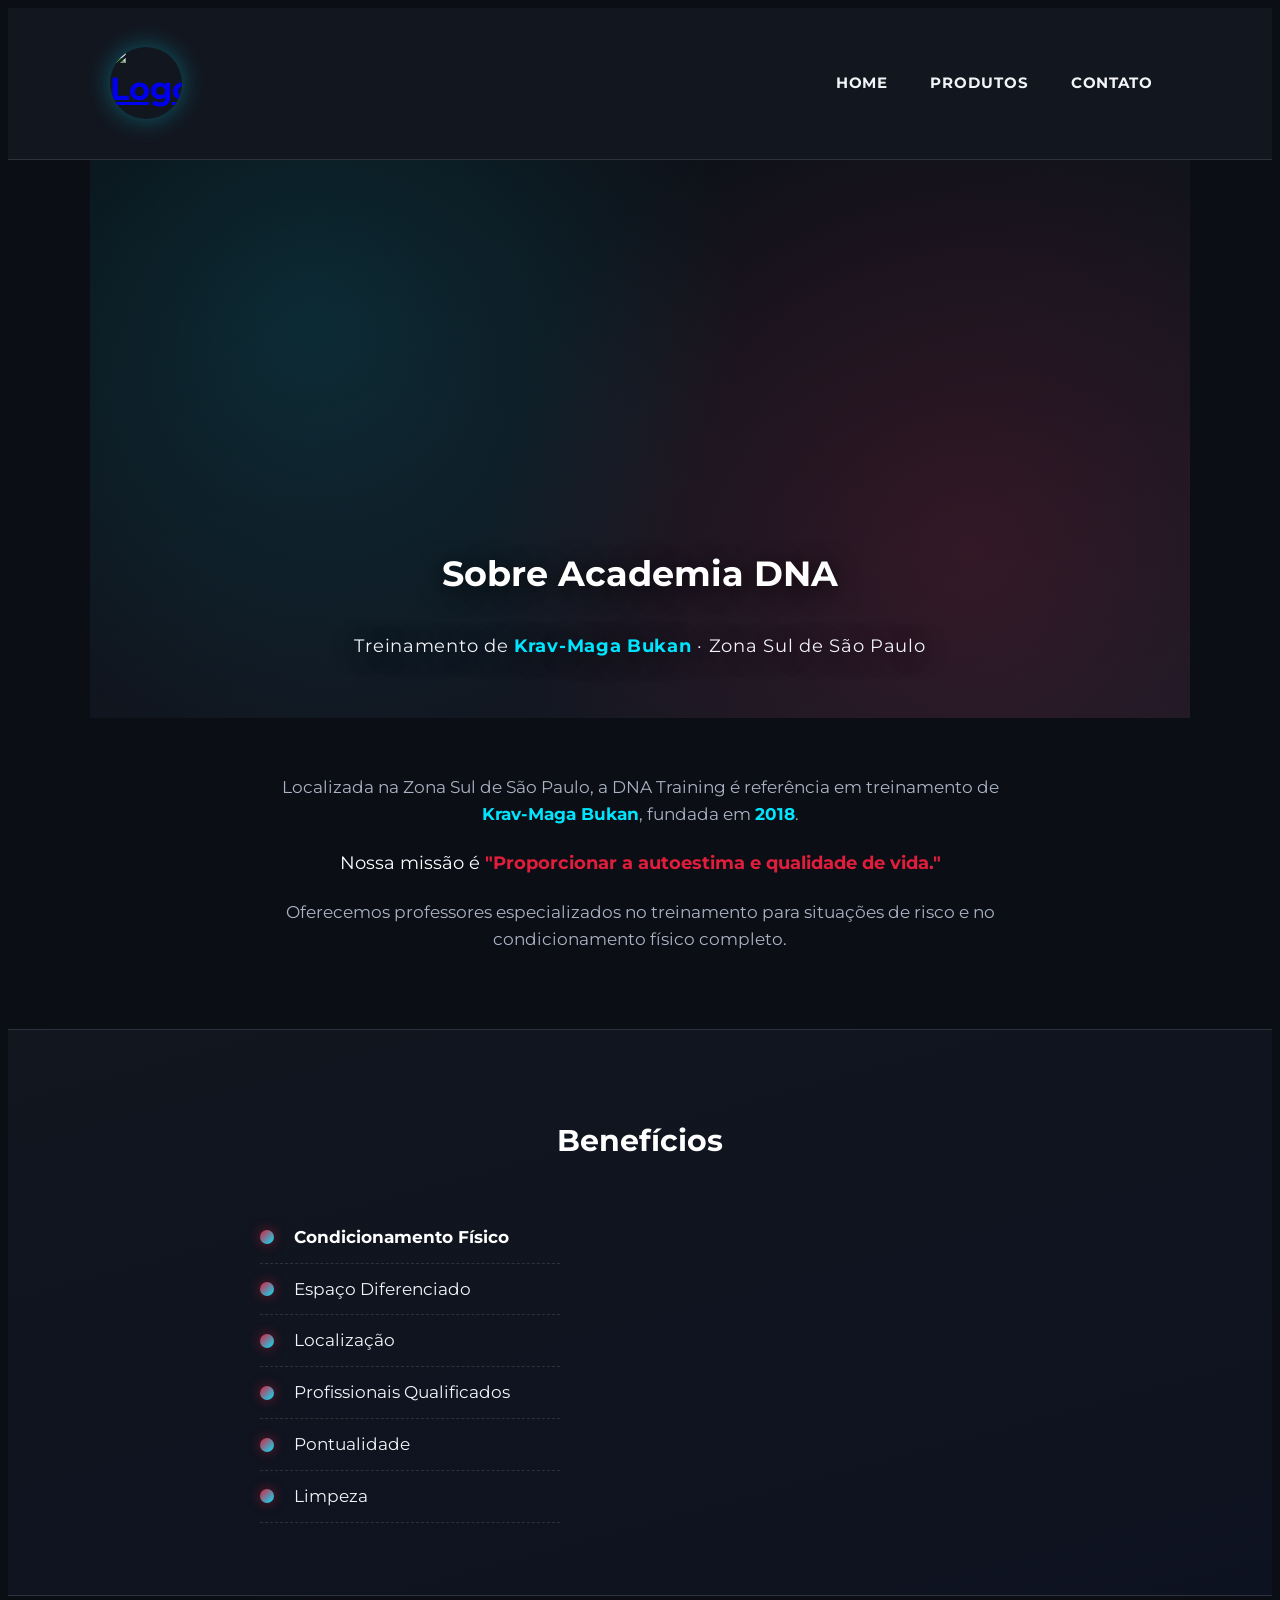
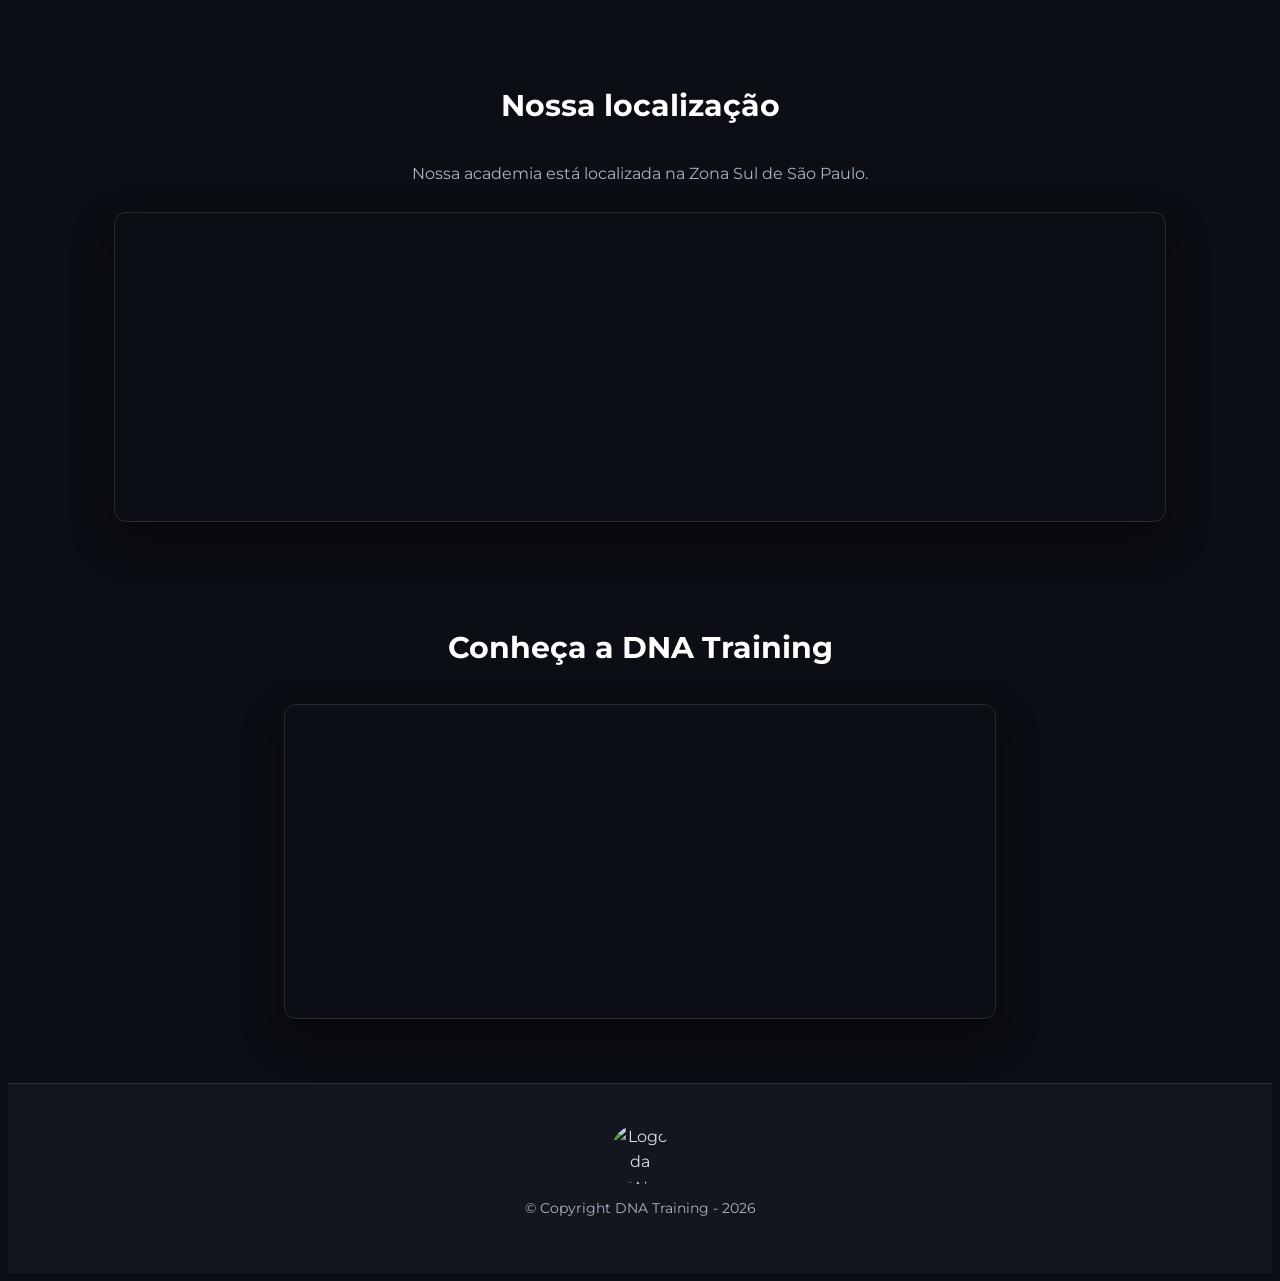
==== index.html @ 04c0178a "Refatora site DNA Training e integra animacoes three.js" ====
<!DOCTYPE html>
<html lang="pt-br">
<head>
    <meta charset="UTF-8">
    <meta name="viewport" content="width=device-width, initial-scale=1.0">
    <title>DNA Training — Krav Maga Zona Sul</title>
    <link rel="icon" href="dnaLogo.png" type="image/png">
    <link rel="stylesheet" href="reset.css">
    <link rel="stylesheet" href="style.css">
    <link href="https://fonts.googleapis.com/css2?family=Montserrat:wght@400;700&display=swap" rel="stylesheet">
</head>

<body>
    <header>
        <div class="caixa">
            <h1><a href="index.html"><img src="dnaLogo.png" alt="Logo da Academia DNA Training"></a></h1>
            <nav>
                <ul>
                    <li><a href="index.html">Home</a></li>
                    <li><a href="produtos.html">Produtos</a></li>
                    <li><a href="contato.html">Contato</a></li>
                </ul>
            </nav>
        </div>
    </header>

    <main>
        <!-- Hero 3D (three.js) -->
        <section class="hero" aria-hidden="false">
            <div id="hero-canvas" class="hero-canvas" title="Estrutura de DNA rotativa com as imagens da academia"></div>
            <div class="hero-overlay">
                <h2 class="tituloPrincipal">Sobre Academia DNA</h2>
                <p class="hero-sub">Treinamento de <strong>Krav-Maga Bukan</strong> · Zona Sul de São Paulo</p>
            </div>
            <noscript>
                <div class="hero-fallback">
                    <img class="banner" src="dna1.jpeg" alt="Banner com a estrutura da academia DNA Training">
                </div>
            </noscript>
        </section>

        <section class="principal">
            <p>Localizada na Zona Sul de São Paulo, a DNA Training é referência em treinamento de <strong>Krav-Maga Bukan</strong>, fundada em <strong>2018</strong>.</p>
            <p id="missao">Nossa missão é <strong>"Proporcionar a autoestima e qualidade de vida."</strong></p>
            <p>Oferecemos professores especializados no treinamento para situações de risco e no condicionamento físico completo.</p>
        </section>

        <section class="beneficios">
            <h3 class="tituloCentralizado">Benefícios</h3>
            <div class="conteudoBeneficios">
                <ul class="listaBeneficios">
                    <li class="itens">Condicionamento Físico</li>
                    <li class="itens">Espaço Diferenciado</li>
                    <li class="itens">Localização</li>
                    <li class="itens">Profissionais Qualificados</li>
                    <li class="itens">Pontualidade</li>
                    <li class="itens">Limpeza</li>
                </ul>
                <div id="carrossel-canvas" class="carrossel-canvas" title="Carrossel 3D de imagens DNA">
                    <noscript>
                        <img src="dna.jpg" class="imagemBeneficios" alt="Equipamentos e estrutura da academia">
                    </noscript>
                </div>
            </div>
        </section>

        <section class="mapa">
            <h3 class="tituloCentralizado">Nossa localização</h3>
            <p>Nossa academia está localizada na Zona Sul de São Paulo.</p>
            <div class="mapaConteudo">
                <iframe src="https://www.google.com/maps/embed?pb=!1m18!1m12!1m3!1d3654.3043517132255!2d-46.756272185381256!3d-23.665071571314723!2m3!1f0!2f0!3f0!3m2!1i1024!2i768!4f13.1!3m3!1m2!1s0x94ce5391ed8bb4a5%3A0x3fa0c0148cb073cb!2sDNA%20Training%20-%20Krav%20Maga%20Zona%20Sul!5e0!3m2!1spt-BR!2sbr!4v1610304522492!5m2!1spt-BR!2sbr" width="100%" height="300" style="border:0;" allowfullscreen="" loading="lazy" referrerpolicy="no-referrer-when-downgrade" title="Mapa da DNA Training na Zona Sul"></iframe>
            </div>
        </section>

        <section class="video">
            <h3 class="tituloCentralizado">Conheça a DNA Training</h3>
            <iframe width="100%" height="315" src="https://www.youtube.com/embed/9gp3FMUvTzw" frameborder="0" allow="accelerometer; autoplay; clipboard-write; encrypted-media; gyroscope; picture-in-picture" allowfullscreen title="Vídeo de divulgação da Academy DNA"></iframe>
        </section>
    </main>

    <footer>
        <img src="dnaLogo.png" alt="Logo da DNA Training">
        <p class="copyright">&copy; Copyright DNA Training - 2026</p>
    </footer>

    <script type="importmap">
    {
        "imports": {
            "three": "./js/build/three.module.js"
        }
    }
    </script>
    <script type="module" src="js/hero.js"></script>
</body>
</html>
---- style.css ----
:root {
    --bg: #0b0e14;
    --bg-alt: #12161f;
    --panel: #1a2130;
    --panel-hover: #232c3f;
    --red: #e11d3c;
    --red-dark: #a3102a;
    --cyan: #00e5ff;
    --text: #f2f4f8;
    --text-dim: #aab3c5;
    --border: rgba(255, 255, 255, 0.12);
    --radius: 12px;
    --shadow: 0 18px 40px rgba(0, 0, 0, 0.45);
}

* {
    box-sizing: border-box;
}

html {
    scroll-behavior: smooth;
}

body {
    font-family: 'Montserrat', sans-serif;
    background: var(--bg);
    color: var(--text);
    line-height: 1.6;
}

img {
    max-width: 100%;
    display: block;
}

/* ===== Header / Nav ===== */
header {
    background: var(--bg-alt);
    padding: 18px 0;
    border-bottom: 1px solid var(--border);
    position: relative;
    z-index: 10;
}

.caixa {
    max-width: 1100px;
    margin: 0 auto;
    padding: 0 20px;
    display: flex;
    align-items: center;
    justify-content: space-between;
    flex-wrap: wrap;
    gap: 12px;
}

.caixa h1 img {
    width: 72px;
    height: 72px;
    border-radius: 50%;
    box-shadow: 0 0 24px rgba(0, 229, 255, 0.35);
    transition: transform 0.4s ease, box-shadow 0.4s ease;
}

.caixa h1 img:hover {
    transform: rotate(360deg) scale(1.05);
    box-shadow: 0 0 34px rgba(225, 29, 60, 0.6);
}

nav ul {
    display: flex;
    gap: 8px;
    flex-wrap: wrap;
}

nav li {
    list-style: none;
}

nav a {
    display: inline-block;
    padding: 10px 16px;
    text-transform: uppercase;
    color: var(--text);
    font-weight: 700;
    font-size: 0.95rem;
    letter-spacing: 0.06em;
    text-decoration: none;
    border: 1px solid transparent;
    border-radius: 999px;
    transition: color 0.3s ease, background 0.3s ease, border-color 0.3s ease, transform 0.3s ease;
}

nav a:hover {
    color: #fff;
    background: var(--red);
    border-color: var(--red);
    transform: translateY(-2px);
}

nav a.active {
    color: #fff;
    background: var(--red);
    border-color: var(--red);
}

/* ===== Hero 3D (three.js) ===== */
.hero {
    position: relative;
    width: 100%;
    height: 62vh;
    min-height: 420px;
    overflow: hidden;
    background:
        radial-gradient(circle at 20% 30%, rgba(0, 229, 255, 0.12), transparent 45%),
        radial-gradient(circle at 80% 70%, rgba(225, 29, 60, 0.16), transparent 50%),
        linear-gradient(160deg, #0b0e14 0%, #141a26 100%);
}

.hero-canvas {
    position: absolute;
    inset: 0;
    width: 100%;
    height: 100%;
}

.hero-overlay {
    position: absolute;
    inset: 0;
    display: flex;
    flex-direction: column;
    align-items: center;
    justify-content: flex-end;
    padding: 0 20px 40px;
    pointer-events: none;
    text-align: center;
    text-shadow: 0 4px 24px rgba(0, 0, 0, 0.8);
}

.hero-sub {
    font-size: 1.1rem;
    color: var(--text);
    letter-spacing: 0.04em;
}

.hero-sub strong {
    color: var(--cyan);
}

.hero-fallback .banner {
    width: 100%;
    height: 100%;
    object-fit: cover;
}

/* ===== Títulos ===== */
.tituloPrincipal {
    font-size: 2.2rem;
    font-weight: 700;
    margin-bottom: 0.35em;
    color: #fff;
    text-align: center;
}

.tituloCentralizado {
    text-align: center;
    font-size: 1.9rem;
    font-weight: 700;
    margin-bottom: 1em;
    color: #fff;
}

.tituloPagina {
    text-align: center;
    padding: 3.5em 20px 0.5em;
}

.tituloPagina h2 {
    font-size: 2.4rem;
    font-weight: 700;
    color: #fff;
    text-transform: uppercase;
    letter-spacing: 0.05em;
    position: relative;
    display: inline-block;
}

.tituloPagina h2::after {
    content: "";
    display: block;
    width: 70%;
    height: 4px;
    margin: 12px auto 0;
    border-radius: 2px;
    background: linear-gradient(90deg, var(--red), var(--cyan));
}

/* ===== Seções ===== */
section {
    max-width: 1100px;
    margin: 0 auto;
}

.principal {
    padding: 3.5em 24px;
    text-align: center;
}

.principal p {
    max-width: 760px;
    margin: 0 auto 1.2em;
    font-size: 1.05rem;
    color: var(--text-dim);
}

.principal strong {
    color: var(--cyan);
    font-weight: 700;
}

#missao {
    font-size: 1.15rem;
    color: #fff;
}

#missao strong {
    color: var(--red);
}

/* ===== Benefícios + carrossel 3D ===== */
.beneficios {
    background: linear-gradient(165deg, var(--bg-alt) 0%, #0d1220 100%);
    padding: 3.5em 24px;
    max-width: none;
    border-top: 1px solid var(--border);
    border-bottom: 1px solid var(--border);
}

.conteudoBeneficios {
    max-width: 1100px;
    margin: 0 auto;
    display: flex;
    align-items: center;
    gap: 40px;
    flex-wrap: wrap;
    justify-content: center;
}

.listaBeneficios {
    flex: 1 1 280px;
    max-width: 340px;
    list-style: none;
}

.itens {
    position: relative;
    padding: 12px 0 12px 34px;
    font-size: 1.05rem;
    color: var(--text);
    border-bottom: 1px dashed var(--border);
    transition: color 0.3s ease, transform 0.3s ease;
}

.itens:first-child {
    font-weight: 700;
    color: #fff;
}

.itens::before {
    content: "";
    position: absolute;
    left: 0;
    top: 50%;
    width: 14px;
    height: 14px;
    transform: translateY(-50%);
    border-radius: 50%;
    background: linear-gradient(135deg, var(--red), var(--cyan));
    box-shadow: 0 0 12px rgba(225, 29, 60, 0.5);
}

.itens:hover {
    color: var(--cyan);
    transform: translateX(6px);
}

.carrossel-canvas {
    flex: 1 1 320px;
    max-width: 460px;
    height: 340px;
    position: relative;
    border-radius: var(--radius);
    overflow: hidden;
}

.carrossel-canvas canvas {
    display: block;
}

.imagemBeneficios {
    width: 100%;
    height: 100%;
    object-fit: cover;
    border-radius: var(--radius);
}

/* ===== Mapa / Vídeo ===== */
.mapa {
    padding: 3.5em 24px;
}

.mapa p {
    text-align: center;
    color: var(--text-dim);
    margin-bottom: 1.6em;
}

.mapaConteudo {
    border-radius: var(--radius);
    overflow: hidden;
    box-shadow: var(--shadow);
    border: 1px solid var(--border);
}

.video {
    padding: 1em 24px 4em;
    max-width: 760px;
}

.video iframe {
    display: block;
    width: 100%;
    border-radius: var(--radius);
    box-shadow: var(--shadow);
    border: 1px solid var(--border);
}

/* ===== Produtos (galeria 3D) ===== */
.galeria-canvas {
    width: 100%;
    max-width: 1100px;
    height: 460px;
    margin: 10px auto 0;
    position: relative;
    border-radius: var(--radius);
    overflow: hidden;
}

.produtos {
    list-style: none;
    display: flex;
    gap: 28px;
    flex-wrap: wrap;
    justify-content: center;
    padding: 40px 24px;
}

.produtos li {
    flex: 1 1 260px;
    max-width: 320px;
    background: var(--panel);
    border: 1px solid var(--border);
    border-radius: var(--radius);
    padding: 30px 24px;
    text-align: center;
    transition: transform 0.35s ease, border-color 0.35s ease, box-shadow 0.35s ease;
}

.produtos li:hover {
    transform: translateY(-8px) scale(1.02);
    border-color: var(--red);
    box-shadow: var(--shadow);
}

.produtos h2 {
    font-size: 1.5rem;
    font-weight: 700;
    color: #fff;
    margin-bottom: 16px;
    text-transform: uppercase;
    letter-spacing: 0.04em;
}

.produtos li img {
    width: 160px;
    height: 160px;
    object-fit: cover;
    margin: 0 auto 18px;
    border-radius: 50%;
    border: 3px solid var(--cyan);
    box-shadow: 0 0 24px rgba(0, 229, 255, 0.25);
}

.produtoDescricao {
    font-size: 1rem;
    color: var(--text-dim);
}

.produtoPreco {
    font-size: 1.35rem;
    font-weight: 700;
    color: var(--cyan);
    margin-top: 10px;
}

/* ===== Formulário / Tabela (contato) ===== */
main.contato {
    max-width: 1100px;
    margin: 0 auto;
    padding-bottom: 3em;
    position: relative;
}

.particulas-canvas {
    position: fixed;
    inset: 0;
    width: 100%;
    height: 100%;
    z-index: -1;
    pointer-events: none;
    opacity: 0.6;
}

form {
    background: var(--panel);
    border: 1px solid var(--border);
    border-radius: var(--radius);
    padding: 2em 2em 1.2em;
    margin: 2.5em 20px;
    box-shadow: var(--shadow);
}

form fieldset {
    border: none;
    margin-bottom: 24px;
    padding: 0;
}

form legend {
    font-size: 1.1rem;
    font-weight: 700;
    color: var(--cyan);
    margin-bottom: 12px;
    text-transform: uppercase;
    letter-spacing: 0.04em;
}

form label {
    display: block;
    font-size: 0.95rem;
    margin: 0 0 6px;
    color: var(--text);
}

form label.checkbox {
    display: inline-flex;
    align-items: center;
    gap: 8px;
    margin: 12px 0;
    cursor: pointer;
}

.inputPadrao {
    display: block;
    width: 100%;
    max-width: 520px;
    margin-bottom: 18px;
    padding: 12px 16px;
    font-size: 1rem;
    font-family: inherit;
    color: var(--text);
    background: var(--bg-alt);
    border: 1px solid var(--border);
    border-radius: 8px;
    transition: border-color 0.3s ease, box-shadow 0.3s ease;
}

.inputPadrao:focus {
    outline: none;
    border-color: var(--cyan);
    box-shadow: 0 0 0 3px rgba(0, 229, 255, 0.18);
}

select#horario {
    display: block;
    width: 100%;
    max-width: 520px;
    padding: 12px 16px;
    font-size: 1rem;
    font-family: inherit;
    color: var(--text);
    background: var(--bg-alt);
    border: 1px solid var(--border);
    border-radius: 8px;
    margin-bottom: 14px;
}

.enviar {
    display: inline-block;
    padding: 14px 42px;
    background: linear-gradient(135deg, var(--red), var(--red-dark));
    color: #fff;
    font-weight: 700;
    font-size: 1.05rem;
    border: none;
    border-radius: 999px;
    cursor: pointer;
    letter-spacing: 0.05em;
    transition: transform 0.3s ease, box-shadow 0.3s ease;
    margin-top: 10px;
}

.enviar:hover {
    transform: scale(1.06);
    box-shadow: 0 10px 30px rgba(225, 29, 60, 0.45);
}

.enviar:active {
    transform: scale(0.97);
}

table {
    width: calc(100% - 40px);
    max-width: 560px;
    margin: 0 auto;
    border-collapse: collapse;
    background: var(--panel);
    border-radius: var(--radius);
    overflow: hidden;
    border: 1px solid var(--border);
}

table caption {
    padding: 14px;
    font-weight: 700;
    color: var(--cyan);
    text-transform: uppercase;
    letter-spacing: 0.05em;
}

thead {
    background: var(--red);
    color: #fff;
    font-weight: 700;
}

td,
th {
    border-bottom: 1px solid var(--border);
    padding: 14px 18px;
    text-align: left;
}

tbody tr:hover {
    background: var(--panel-hover);
}

/* ===== Footer ===== */
footer {
    text-align: center;
    background: var(--bg-alt);
    border-top: 1px solid var(--border);
    padding: 40px 20px;
}

footer img {
    width: 60px;
    height: 60px;
    margin: 0 auto 14px;
    border-radius: 50%;
    opacity: 0.9;
}

.copyright {
    color: var(--text-dim);
    font-size: 0.85rem;
}

/* ===== Responsivo ===== */
@media screen and (max-width: 760px) {
    .caixa {
        justify-content: center;
        flex-direction: column;
        text-align: center;
    }

    nav ul {
        justify-content: center;
    }

    .hero {
        height: 52vh;
        min-height: 340px;
    }

    .tituloPrincipal,
    .tituloCentralizado {
        font-size: 1.6rem;
    }

    .galeria-canvas {
        height: 340px;
    }

    .conteudoBeneficios {
        gap: 20px;
    }

    form {
        margin: 2em 12px;
        padding: 1.4em 1.2em 1em;
    }
}
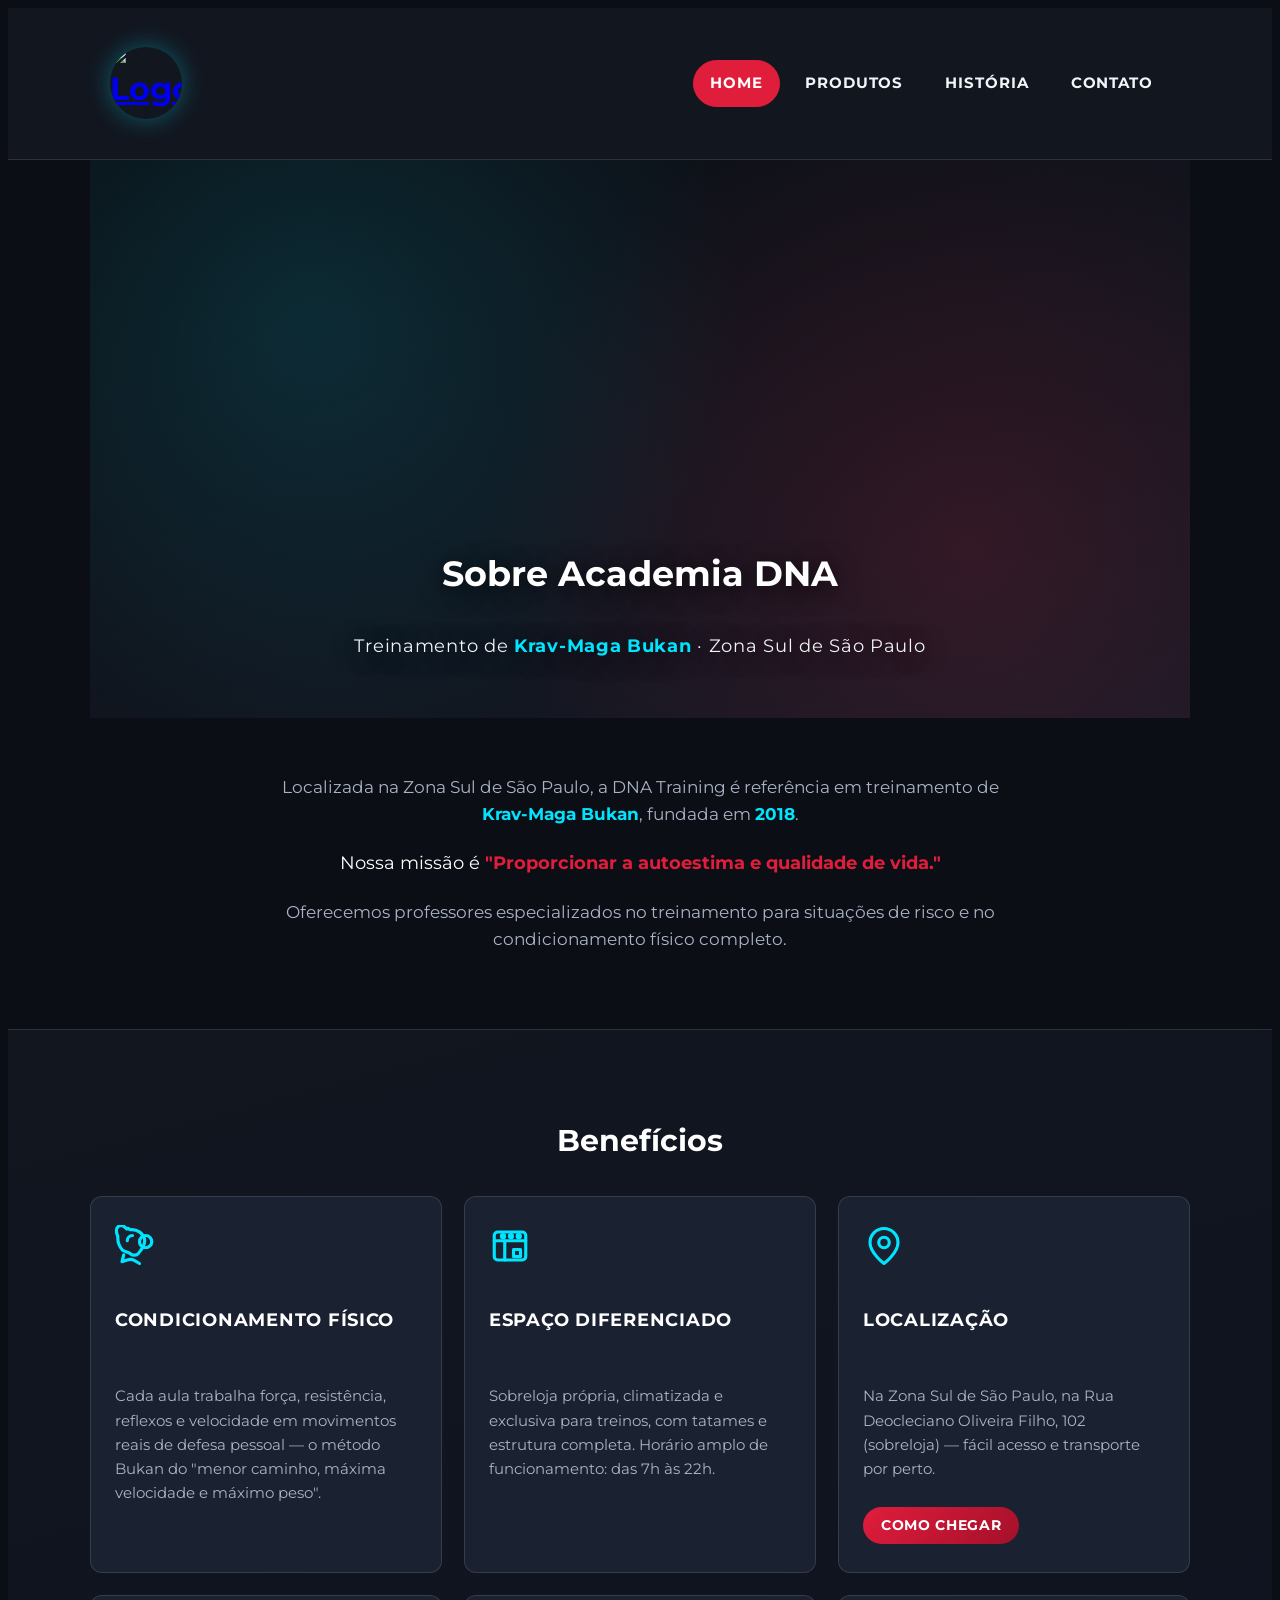
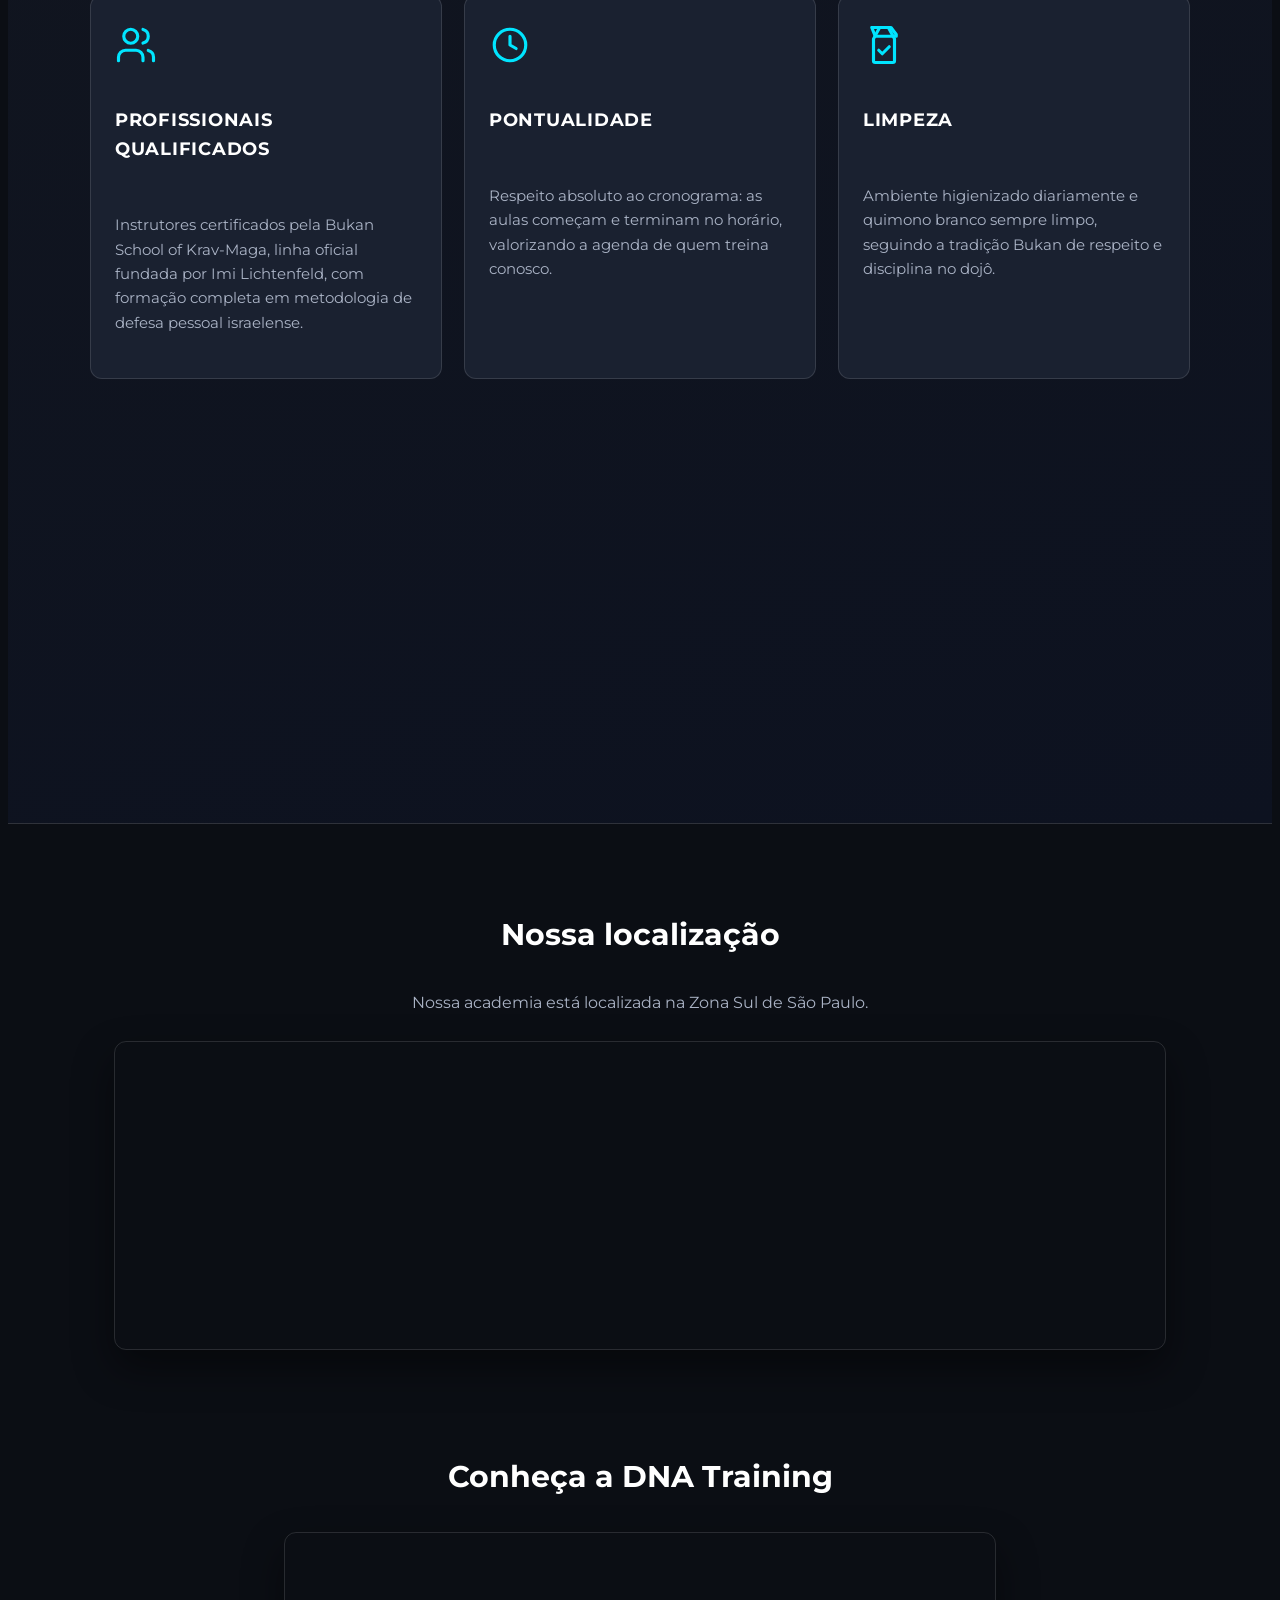
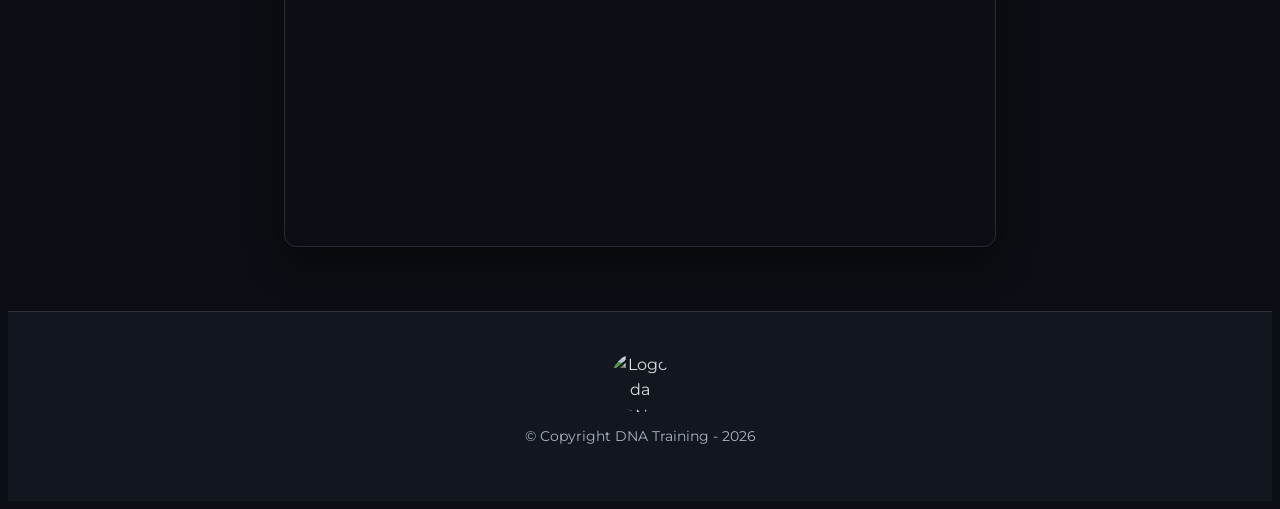
==== commit 6d1428b3: "feat: cards de beneficios + pagina Historia com timeline 3D + contato real + boas praticas - index.h" ====
--- a/index.html
+++ b/index.html
@@ -16,8 +16,9 @@
             <h1><a href="index.html"><img src="dnaLogo.png" alt="Logo da Academia DNA Training"></a></h1>
             <nav>
                 <ul>
-                    <li><a href="index.html">Home</a></li>
+                    <li><a href="index.html" class="active">Home</a></li>
                     <li><a href="produtos.html">Produtos</a></li>
+                    <li><a href="historia.html">História</a></li>
                     <li><a href="contato.html">Contato</a></li>
                 </ul>
             </nav>
@@ -45,18 +46,43 @@
             <p>Oferecemos professores especializados no treinamento para situações de risco e no condicionamento físico completo.</p>
         </section>
 
-        <section class="beneficios">
-            <h3 class="tituloCentralizado">Benefícios</h3>
+        <section class="beneficios" aria-labelledby="tituloBeneficios">
+            <h3 class="tituloCentralizado" id="tituloBeneficios">Benefícios</h3>
+            <div class="gradeBeneficios">
+                <article class="beneficio-card">
+                    <svg class="beneficio-icone" viewBox="0 0 24 24" fill="none" stroke="currentColor" stroke-width="1.8" stroke-linecap="round" stroke-linejoin="round" aria-hidden="true"><path d="M6.7 2.3a1 1 0 0 1 1.4 0l.4.4A7.5 7.5 0 0 1 17 8.6c0 2.2-.9 4.2-2.3 5.9l-1.2 1.6a3 3 0 0 1-2.5 1.1v0a3 3 0 0 1-2.5-1.1L4.4 14.5A11 11 0 0 1 1.6 6.5a9 9 0 0 1-.8-3.4A3 3 0 0 1 4 0.2a9 9 0 0 1 2.7 2.1Z"/><path d="M10 6a3 3 0 0 0-3 3"/><path d="M5 17 4 21l3-1a5 5 0 0 1 4.5.5l2.5 1.5"/><circle cx="17.5" cy="9.5" r="3.5"/></svg>
+                    <h4>Condicionamento Físico</h4>
+                    <p>Cada aula trabalha força, resistência, reflexos e velocidade em movimentos reais de defesa pessoal — o método Bukan do "menor caminho, máxima velocidade e máximo peso".</p>
+                </article>
+                <article class="beneficio-card">
+                    <svg class="beneficio-icone" viewBox="0 0 24 24" fill="none" stroke="currentColor" stroke-width="1.8" stroke-linecap="round" stroke-linejoin="round" aria-hidden="true"><rect x="3" y="4" width="18" height="16" rx="2"/><path d="M3 9h18"/><path d="M9 9v11"/><circle cx="8" cy="6.4" r=".9"/><circle cx="12.5" cy="6.4" r=".9"/><circle cx="17" cy="6.4" r=".9"/><path d="M14 14h4v4h-4z"/></svg>
+                    <h4>Espaço Diferenciado</h4>
+                    <p>Sobreloja própria, climatizada e exclusiva para treinos, com tatames e estrutura completa. Horário amplo de funcionamento: das 7h às 22h.</p>
+                </article>
+                <article class="beneficio-card">
+                    <svg class="beneficio-icone" viewBox="0 0 24 24" fill="none" stroke="currentColor" stroke-width="1.8" stroke-linecap="round" stroke-linejoin="round" aria-hidden="true"><path d="M20 10c0 6-8 12-8 12s-8-6-8-12a8 8 0 0 1 16 0Z"/><circle cx="12" cy="10" r="3"/></svg>
+                    <h4>Localização</h4>
+                    <p>Na Zona Sul de São Paulo, na Rua Deocleciano Oliveira Filho, 102 (sobreloja) — fácil acesso e transporte por perto.</p>
+                    <a class="beneficio-link" href="https://www.google.com/maps/search/?api=1&query=-23.6650261,-46.7540525" target="_blank" rel="noopener">Como chegar</a>
+                </article>
+                <article class="beneficio-card">
+                    <svg class="beneficio-icone" viewBox="0 0 24 24" fill="none" stroke="currentColor" stroke-width="1.8" stroke-linecap="round" stroke-linejoin="round" aria-hidden="true"><path d="M16 21v-2a4 4 0 0 0-4-4H6a4 4 0 0 0-4 4v2"/><circle cx="9" cy="7" r="4"/><path d="M22 21v-2a4 4 0 0 0-3-3.87"/><path d="M16 3.13a4 4 0 0 1 0 7.75"/></svg>
+                    <h4>Profissionais Qualificados</h4>
+                    <p>Instrutores certificados pela Bukan School of Krav-Maga, linha oficial fundada por Imi Lichtenfeld, com formação completa em metodologia de defesa pessoal israelense.</p>
+                </article>
+                <article class="beneficio-card">
+                    <svg class="beneficio-icone" viewBox="0 0 24 24" fill="none" stroke="currentColor" stroke-width="1.8" stroke-linecap="round" stroke-linejoin="round" aria-hidden="true"><circle cx="12" cy="12" r="9"/><path d="M12 7v5l3.5 2"/></svg>
+                    <h4>Pontualidade</h4>
+                    <p>Respeito absoluto ao cronograma: as aulas começam e terminam no horário, valorizando a agenda de quem treina conosco.</p>
+                </article>
+                <article class="beneficio-card">
+                    <svg class="beneficio-icone" viewBox="0 0 24 24" fill="none" stroke="currentColor" stroke-width="1.8" stroke-linecap="round" stroke-linejoin="round" aria-hidden="true"><path d="M14.5 2h-5L6 8.5V21a1 1 0 0 0 1 1h10a1 1 0 0 0 1-1V8.5Z"/><path d="M9 15l2 2 4-4"/><path d="M5 2h11l3 4v1H7z"/></svg>
+                    <h4>Limpeza</h4>
+                    <p>Ambiente higienizado diariamente e quimono branco sempre limpo, seguindo a tradição Bukan de respeito e disciplina no dojô.</p>
+                </article>
+            </div>
             <div class="conteudoBeneficios">
-                <ul class="listaBeneficios">
-                    <li class="itens">Condicionamento Físico</li>
-                    <li class="itens">Espaço Diferenciado</li>
-                    <li class="itens">Localização</li>
-                    <li class="itens">Profissionais Qualificados</li>
-                    <li class="itens">Pontualidade</li>
-                    <li class="itens">Limpeza</li>
-                </ul>
-                <div id="carrossel-canvas" class="carrossel-canvas" title="Carrossel 3D de imagens DNA">
+                <div id="carrossel-canvas" class="carrossel-canvas" title="Carrossel 3D de imagens DNA" role="img" aria-label="Carrossel 3D com fotos da academia">
                     <noscript>
                         <img src="dna.jpg" class="imagemBeneficios" alt="Equipamentos e estrutura da academia">
                     </noscript>
@@ -74,7 +100,7 @@
 
         <section class="video">
             <h3 class="tituloCentralizado">Conheça a DNA Training</h3>
-            <iframe width="100%" height="315" src="https://www.youtube.com/embed/9gp3FMUvTzw" frameborder="0" allow="accelerometer; autoplay; clipboard-write; encrypted-media; gyroscope; picture-in-picture" allowfullscreen title="Vídeo de divulgação da Academy DNA"></iframe>
+            <iframe width="100%" height="315" src="https://www.youtube.com/embed/9gp3FMUvTzw" frameborder="0" allow="accelerometer; autoplay; clipboard-write; encrypted-media; gyroscope; picture-in-picture" loading="lazy" allowfullscreen title="Vídeo de divulgação da Academy DNA"></iframe>
         </section>
     </main>
 
--- a/style.css
+++ b/style.css
@@ -610,3 +610,261 @@
         padding: 1.4em 1.2em 1em;
     }
 }
+
+/* ===== Benefícios em cards ===== */
+.gradeBeneficios {
+    max-width: 1100px;
+    margin: 0 auto 3em;
+    display: grid;
+    grid-template-columns: repeat(auto-fit, minmax(280px, 1fr));
+    gap: 22px;
+}
+
+.beneficio-card {
+    background: var(--panel);
+    border: 1px solid var(--border);
+    border-radius: var(--radius);
+    padding: 28px 24px;
+    display: flex;
+    flex-direction: column;
+    gap: 10px;
+    transition: transform 0.35s ease, border-color 0.35s ease, box-shadow 0.35s ease;
+}
+
+.beneficio-card:hover {
+    transform: translateY(-6px);
+    border-color: var(--red);
+    box-shadow: var(--shadow);
+}
+
+.beneficio-icone {
+    width: 42px;
+    height: 42px;
+    color: var(--cyan);
+    margin-bottom: 4px;
+}
+
+.beneficio-card h4 {
+    font-size: 1.15rem;
+    font-weight: 700;
+    color: #fff;
+    text-transform: uppercase;
+    letter-spacing: 0.04em;
+}
+
+.beneficio-card p {
+    font-size: 0.95rem;
+    color: var(--text-dim);
+    line-height: 1.6;
+}
+
+.beneficio-link {
+    margin-top: auto;
+    align-self: flex-start;
+    display: inline-block;
+    padding: 8px 18px;
+    font-size: 0.85rem;
+    font-weight: 700;
+    text-transform: uppercase;
+    letter-spacing: 0.05em;
+    color: #fff;
+    background: linear-gradient(135deg, var(--red), var(--red-dark));
+    border-radius: 999px;
+    text-decoration: none;
+    transition: transform 0.3s ease, box-shadow 0.3s ease;
+}
+
+.beneficio-link:hover {
+    transform: scale(1.05);
+    box-shadow: 0 8px 22px rgba(225, 29, 60, 0.4);
+}
+
+/* ===== Página História ===== */
+.tituloSub {
+    text-align: center;
+    color: var(--text-dim);
+    margin-top: 8px;
+    font-size: 1.05rem;
+}
+
+main.historia .hero {
+    height: 55vh;
+    min-height: 380px;
+}
+
+.timeline {
+    max-width: 760px;
+    margin: 0 auto;
+    padding: 0 24px 3.5em;
+    position: relative;
+}
+
+.timeline::before {
+    content: "";
+    position: absolute;
+    left: 50%;
+    top: 0;
+    bottom: 0;
+    width: 2px;
+    transform: translateX(-50%);
+    background: linear-gradient(180deg, var(--red), var(--cyan));
+    opacity: 0.55;
+}
+
+.timeline-item {
+    position: relative;
+    display: flex;
+    gap: 28px;
+    padding: 18px 0;
+    align-items: flex-start;
+}
+
+.timeline-item:nth-child(odd) {
+    flex-direction: row;
+}
+
+.timeline-item:nth-child(even) {
+    flex-direction: row-reverse;
+}
+
+.timeline-ano {
+    position: absolute;
+    left: 50%;
+    top: 26px;
+    transform: translateX(-50%);
+    min-width: 74px;
+    padding: 8px 10px;
+    text-align: center;
+    font-weight: 700;
+    font-size: 0.95rem;
+    color: #0b0e14;
+    background: linear-gradient(135deg, var(--red), var(--cyan));
+    border-radius: 999px;
+    z-index: 2;
+    box-shadow: 0 0 18px rgba(0, 229, 255, 0.4);
+}
+
+.timeline-conteudo {
+    width: calc(50% - 56px);
+    margin-left: calc(50% + 28px);
+    background: var(--panel);
+    border: 1px solid var(--border);
+    border-radius: var(--radius);
+    padding: 20px 22px;
+    transition: border-color 0.3s ease, transform 0.3s ease;
+}
+
+.timeline-item:nth-child(even) .timeline-conteudo {
+    margin-left: 0;
+    margin-right: calc(50% + 28px);
+}
+
+.timeline-conteudo:hover {
+    border-color: var(--cyan);
+    transform: translateY(-3px);
+}
+
+.timeline-conteudo h4 {
+    font-size: 1.05rem;
+    font-weight: 700;
+    color: #fff;
+    margin-bottom: 8px;
+    text-transform: uppercase;
+    letter-spacing: 0.03em;
+}
+
+.timeline-conteudo h4::before {
+    content: "";
+    display: inline-block;
+    width: 10px;
+    height: 10px;
+    margin-right: 10px;
+    border-radius: 50%;
+    background: var(--red);
+    box-shadow: 0 0 10px rgba(225, 29, 60, 0.7);
+}
+
+.timeline-conteudo p {
+    font-size: 0.95rem;
+    color: var(--text-dim);
+    line-height: 1.65;
+}
+
+/* ===== Contato: informações reais ===== */
+.infoContato {
+    max-width: 1100px;
+    margin: 0 auto;
+    padding: 10px 24px 0;
+    display: grid;
+    grid-template-columns: repeat(auto-fit, minmax(240px, 1fr));
+    gap: 20px;
+}
+
+.infoContato-item {
+    background: var(--panel);
+    border: 1px solid var(--border);
+    border-radius: var(--radius);
+    padding: 22px;
+}
+
+.infoContato-item h3 {
+    font-size: 0.95rem;
+    font-weight: 700;
+    color: var(--cyan);
+    text-transform: uppercase;
+    letter-spacing: 0.05em;
+    margin-bottom: 10px;
+}
+
+.infoContato-item p {
+    font-size: 0.95rem;
+    color: var(--text-dim);
+    line-height: 1.6;
+}
+
+.infoContato-item a {
+    color: var(--cyan);
+    text-decoration: none;
+    font-weight: 700;
+}
+
+.infoContato-item a:hover {
+    text-decoration: underline;
+}
+
+/* ===== Responsivo: benefícios / timeline / contato ===== */
+@media screen and (max-width: 760px) {
+    .gradeBeneficios {
+        grid-template-columns: 1fr;
+    }
+
+    .timeline::before {
+        left: 18px;
+    }
+
+    .timeline-item,
+    .timeline-item:nth-child(even) {
+        flex-direction: column;
+        padding-left: 48px;
+        gap: 10px;
+    }
+
+    .timeline-ano {
+        left: 18px;
+        top: 22px;
+        transform: translateX(-50%);
+        min-width: 36px;
+        padding: 6px 8px;
+        font-size: 0.8rem;
+    }
+
+    .timeline-conteudo,
+    .timeline-item:nth-child(even) .timeline-conteudo {
+        width: 100%;
+        margin: 0;
+    }
+
+    .infoContato {
+        grid-template-columns: 1fr;
+    }
+}
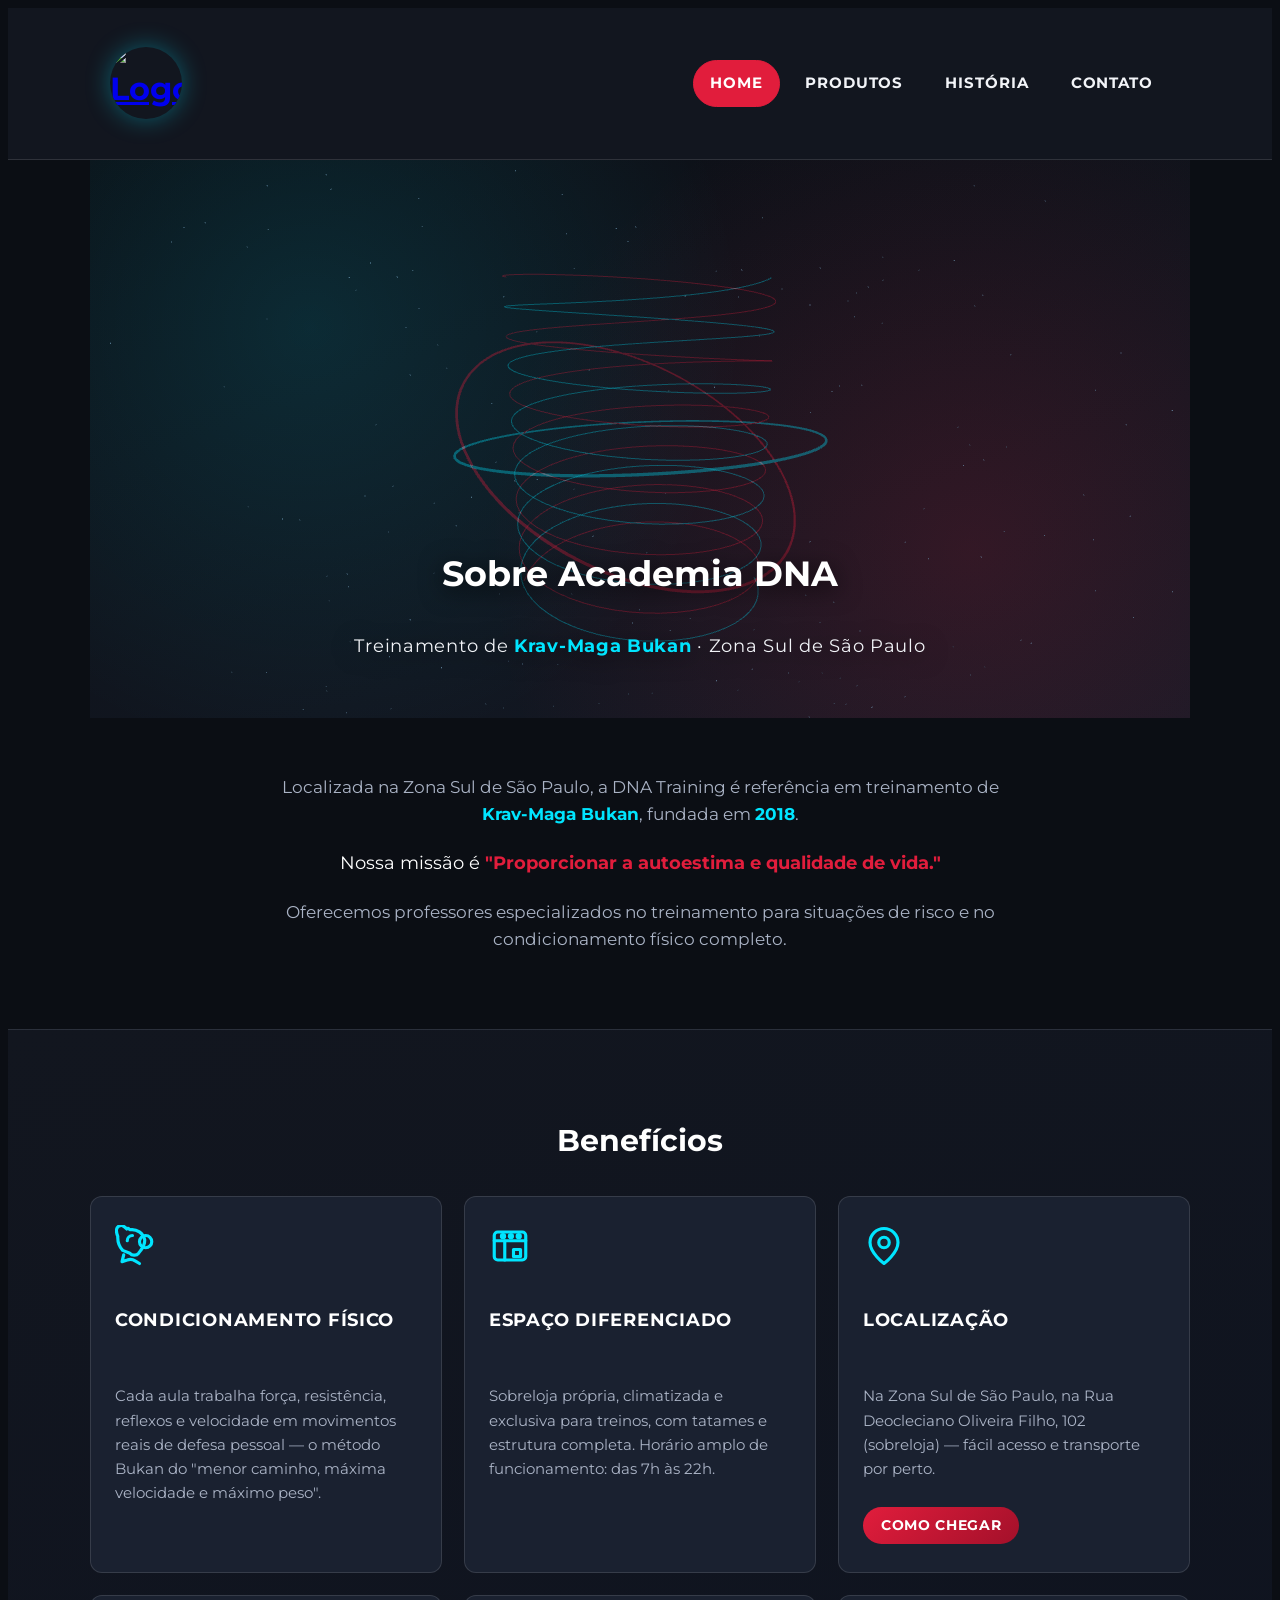
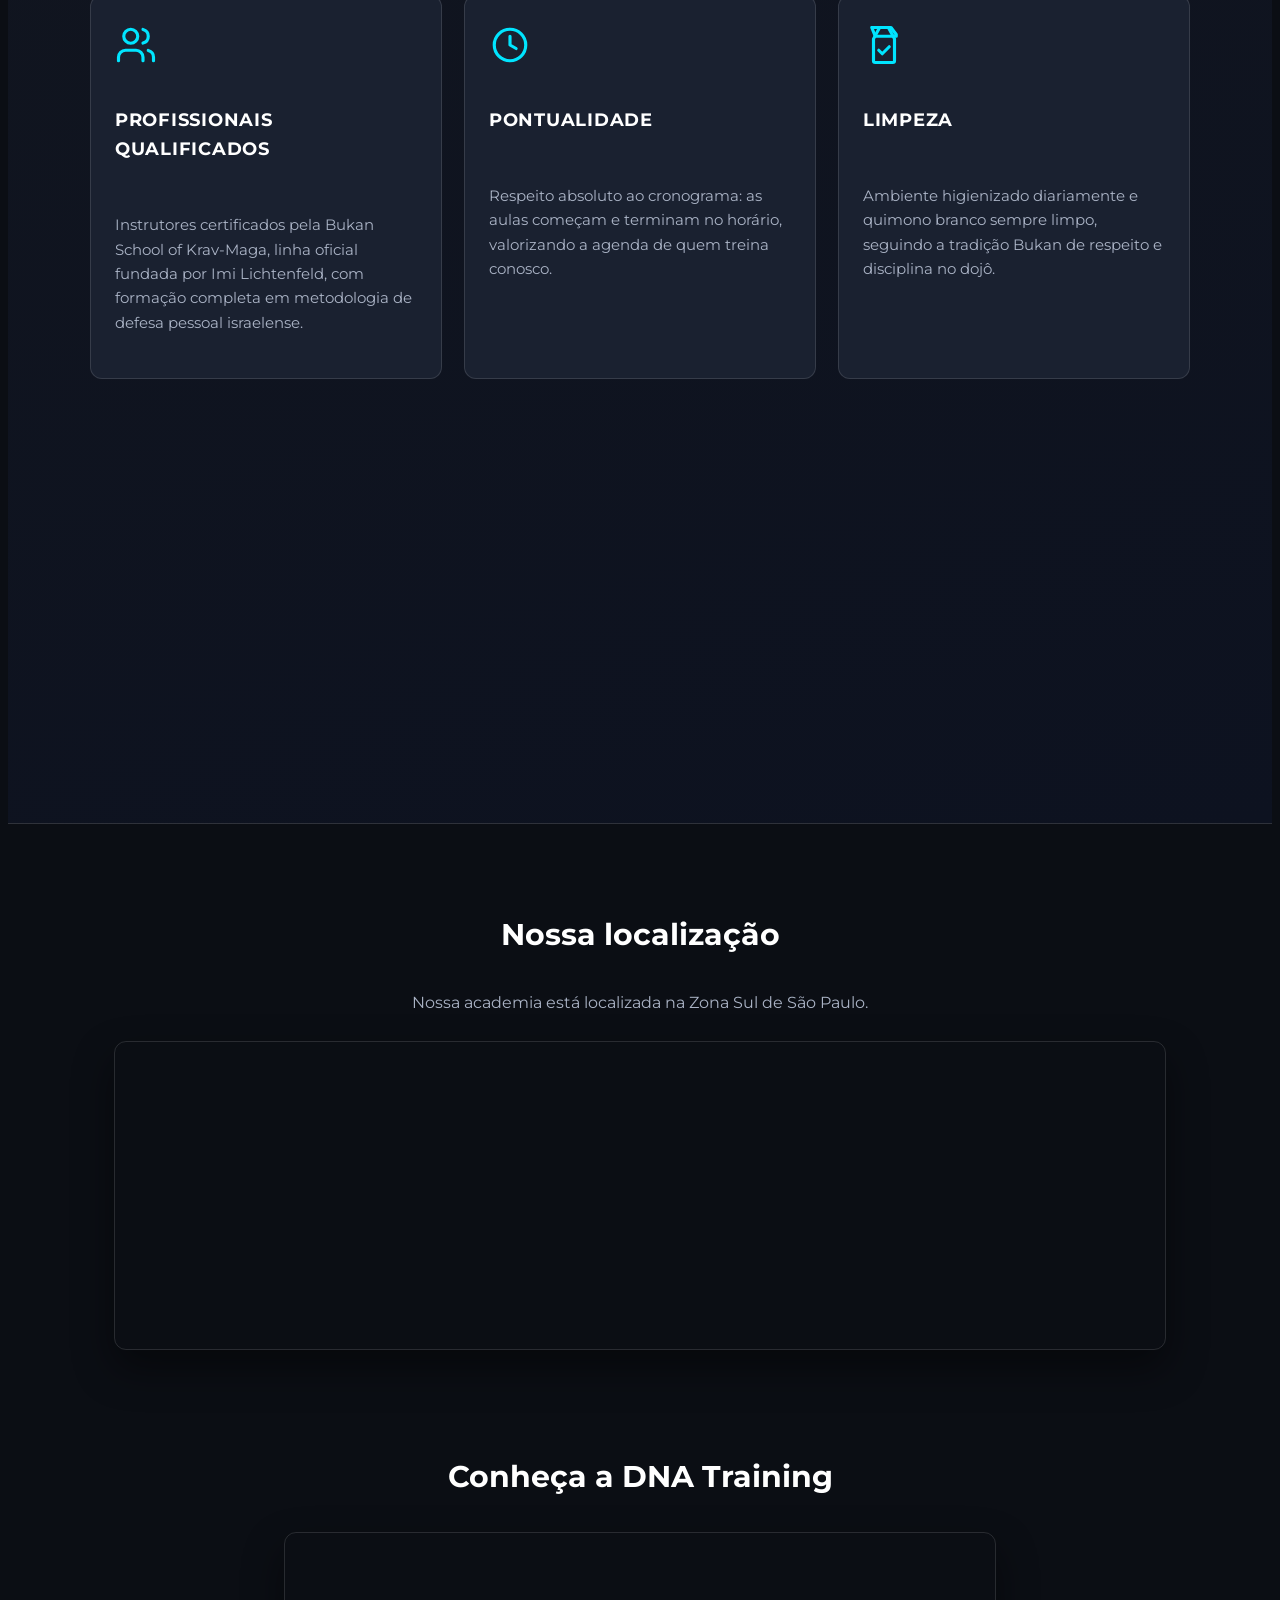
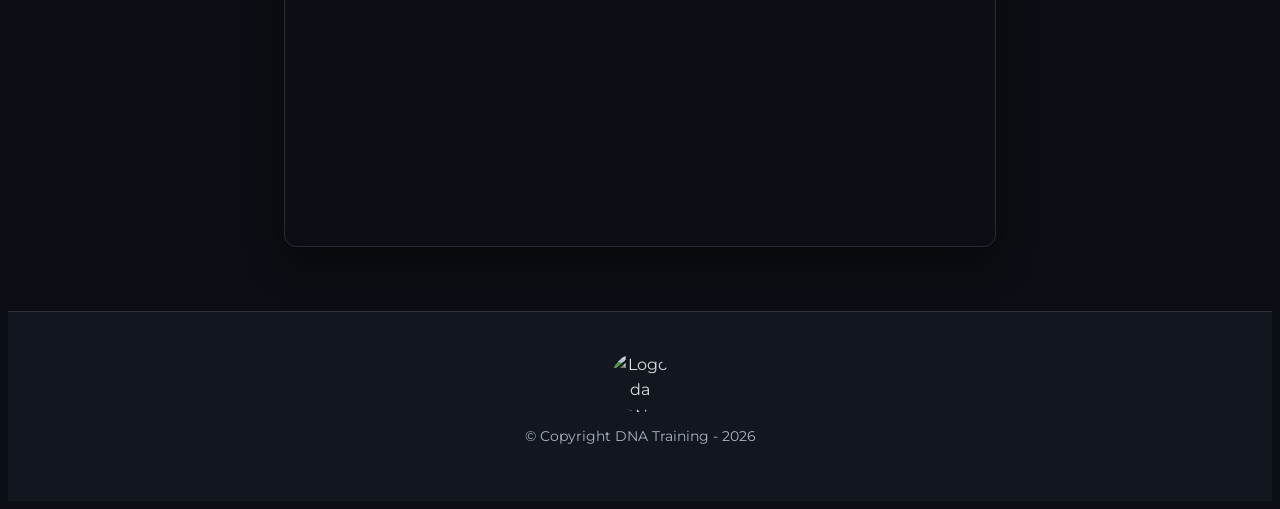
==== commit 55354b07: "fix(animacoes): restaurar Three.js r185 com three.core.js + API Timer/await corretos - adiciona js/b" ====
--- a/index.html
+++ b/index.html
@@ -3,14 +3,50 @@
 <head>
     <meta charset="UTF-8">
     <meta name="viewport" content="width=device-width, initial-scale=1.0">
-    <title>DNA Training — Krav Maga Zona Sul</title>
+    <title>Krav-Maga Bukan na Zona Sul | DNA Training</title>
+    <meta name="description" content="Academia DNA Training: Krav-Maga Bukan na Zona Sul de São Paulo. Aulas para todas as idades, professores certificados Bukan e estrutura completa. Desde 2018.">
+    <link rel="canonical" href="https://majinmagros.github.io/dna-2026/index.html">
+    <meta property="og:type" content="website">
+    <meta property="og:locale" content="pt_BR">
+    <meta property="og:site_name" content="DNA Training">
+    <meta property="og:title" content="Krav-Maga Bukan na Zona Sul | DNA Training">
+    <meta property="og:description" content="Academia DNA Training: Krav-Maga Bukan na Zona Sul de São Paulo. Aulas para todas as idades, professores certificados Bukan.">
+    <meta property="og:url" content="https://majinmagros.github.io/dna-2026/index.html">
+    <meta property="og:image" content="https://majinmagros.github.io/dna-2026/dnaLogo.png">
     <link rel="icon" href="dnaLogo.png" type="image/png">
     <link rel="stylesheet" href="reset.css">
     <link rel="stylesheet" href="style.css">
     <link href="https://fonts.googleapis.com/css2?family=Montserrat:wght@400;700&display=swap" rel="stylesheet">
+    <script type="application/ld+json">
+    {
+        "@context": "https://schema.org",
+        "@type": "HealthClub",
+        "name": "DNA Training - Krav Maga Zona Sul",
+        "description": "Academia de Krav-Maga Bukan na Zona Sul de São Paulo, com aulas para todas as idades.",
+        "url": "https://majinmagros.github.io/dna-2026/",
+        "image": "https://majinmagros.github.io/dna-2026/dnaLogo.png",
+        "telephone": "+5511962541010",
+        "address": {
+            "@type": "PostalAddress",
+            "streetAddress": "Rua Deocleciano Oliveira Filho, 102 (sobreloja)",
+            "addressLocality": "São Paulo",
+            "addressRegion": "SP",
+            "postalCode": "05834-000",
+            "addressCountry": "BR"
+        },
+        "geo": {
+            "@type": "GeoCoordinates",
+            "latitude": -23.6650261,
+            "longitude": -46.7540525
+        },
+        "foundingDate": "2018",
+        "openingHours": ["Tu 07:00-22:00", "We 18:00-22:00", "Th 07:00-22:00"]
+    }
+    </script>
 </head>
 
 <body>
+    <a class="skip-link" href="#conteudo">Pular para o conteúdo</a>
     <header>
         <div class="caixa">
             <h1><a href="index.html"><img src="dnaLogo.png" alt="Logo da Academia DNA Training"></a></h1>
@@ -25,7 +61,7 @@
         </div>
     </header>
 
-    <main>
+    <main id="conteudo">
         <!-- Hero 3D (three.js) -->
         <section class="hero" aria-hidden="false">
             <div id="hero-canvas" class="hero-canvas" title="Estrutura de DNA rotativa com as imagens da academia"></div>
@@ -100,7 +136,7 @@
 
         <section class="video">
             <h3 class="tituloCentralizado">Conheça a DNA Training</h3>
-            <iframe width="100%" height="315" src="https://www.youtube.com/embed/9gp3FMUvTzw" frameborder="0" allow="accelerometer; autoplay; clipboard-write; encrypted-media; gyroscope; picture-in-picture" loading="lazy" allowfullscreen title="Vídeo de divulgação da Academy DNA"></iframe>
+            <iframe width="100%" height="315" src="https://www.youtube.com/embed/9gp3FMUvTzw" frameborder="0" allow="accelerometer; autoplay; clipboard-write; encrypted-media; gyroscope; picture-in-picture" loading="lazy" allowfullscreen title="Vídeo de divulgação da Academia DNA"></iframe>
         </section>
     </main>
 
@@ -112,7 +148,7 @@
     <script type="importmap">
     {
         "imports": {
-            "three": "./js/build/three.module.js"
+            "three": "./js/build/three.webgpu.min.js"
         }
     }
     </script>
--- a/style.css
+++ b/style.css
@@ -19,6 +19,8 @@
 
 html {
     scroll-behavior: smooth;
+    -webkit-font-smoothing: antialiased;
+    -moz-osx-font-smoothing: grayscale;
 }
 
 body {
@@ -28,9 +30,41 @@
     line-height: 1.6;
 }
 
+h1,
+h2,
+h3,
+h4 {
+    text-wrap: balance;
+}
+
 img {
     max-width: 100%;
     display: block;
+}
+
+/* ===== Acessibilidade: skip-link e foco visível ===== */
+.skip-link {
+    position: absolute;
+    left: -9999px;
+    top: 0;
+    z-index: 100;
+    padding: 12px 20px;
+    background: var(--cyan);
+    color: #0b0e14;
+    font-weight: 700;
+    text-transform: uppercase;
+    letter-spacing: 0.05em;
+    border-radius: 0 0 8px 0;
+    text-decoration: none;
+}
+
+.skip-link:focus-visible {
+    left: 0;
+}
+
+:focus-visible {
+    outline: 2px solid var(--cyan);
+    outline-offset: 3px;
 }
 
 /* ===== Header / Nav ===== */
@@ -400,6 +434,7 @@
     font-weight: 700;
     color: var(--cyan);
     margin-top: 10px;
+    font-variant-numeric: tabular-nums;
 }
 
 /* ===== Formulário / Tabela (contato) ===== */
@@ -456,7 +491,29 @@
     align-items: center;
     gap: 8px;
     margin: 12px 0;
+    padding: 10px 14px;
+    border: 1px solid var(--border);
+    border-radius: 8px;
     cursor: pointer;
+    transition: border-color 0.2s ease, background 0.2s ease;
+}
+
+form label[for^="radio"] {
+    display: inline-flex;
+    align-items: center;
+    gap: 8px;
+    padding: 10px 14px;
+    margin: 6px 8px 6px 0;
+    border: 1px solid var(--border);
+    border-radius: 8px;
+    cursor: pointer;
+    transition: border-color 0.2s ease, background 0.2s ease;
+}
+
+form label[for^="radio"]:hover,
+form label.checkbox:hover {
+    border-color: var(--cyan);
+    background: var(--panel-hover);
 }
 
 .inputPadrao {
@@ -548,6 +605,7 @@
     border-bottom: 1px solid var(--border);
     padding: 14px 18px;
     text-align: left;
+    font-variant-numeric: tabular-nums;
 }
 
 tbody tr:hover {
@@ -737,8 +795,8 @@
     text-align: center;
     font-weight: 700;
     font-size: 0.95rem;
-    color: #0b0e14;
-    background: linear-gradient(135deg, var(--red), var(--cyan));
+    color: #fff;
+    background: linear-gradient(135deg, var(--red), var(--red-dark));
     border-radius: 999px;
     z-index: 2;
     box-shadow: 0 0 18px rgba(0, 229, 255, 0.4);
